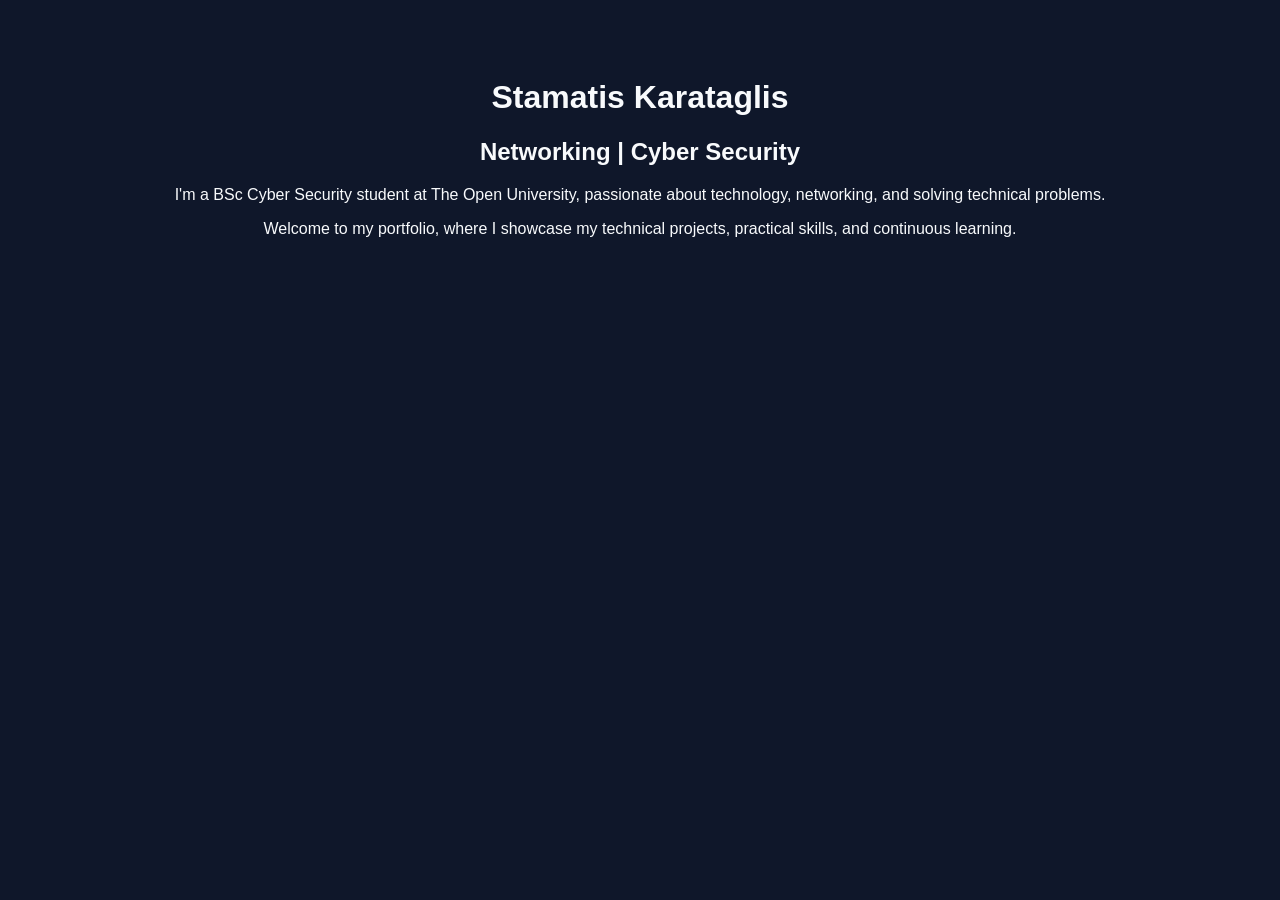
==== index.html @ 49f7c61c "Remove 'IT Support' from the header" ====
<!DOCTYPE html>
<html lang="en">
<head>
    <meta charset="UTF-8">
    <meta name="viewport" content="width=device-width, initial-scale=1.0">
    <title>Stamatis Karataglis | IT & Cyber Security</title>
    <link rel="stylesheet" href="style.css">
</head>
<body>

    <main>
        <h1>Stamatis Karataglis</h1>

        <h2>Networking | Cyber Security</h2>

        <p>
            I'm a BSc Cyber Security student at The Open
            University, passionate about technology,
            networking, and solving technical problems.
        </p>

        <p>
            Welcome to my portfolio, where I showcase
            my technical projects, practical skills,
            and continuous learning.
        </p>
    </main>

</body>
</html>
---- style.css ----
body {
    background-color: #0f172a;
    color: #f8fafc;
    font-family: Arial, sans-serif;
    text-align: center;
    padding: 50px;
}
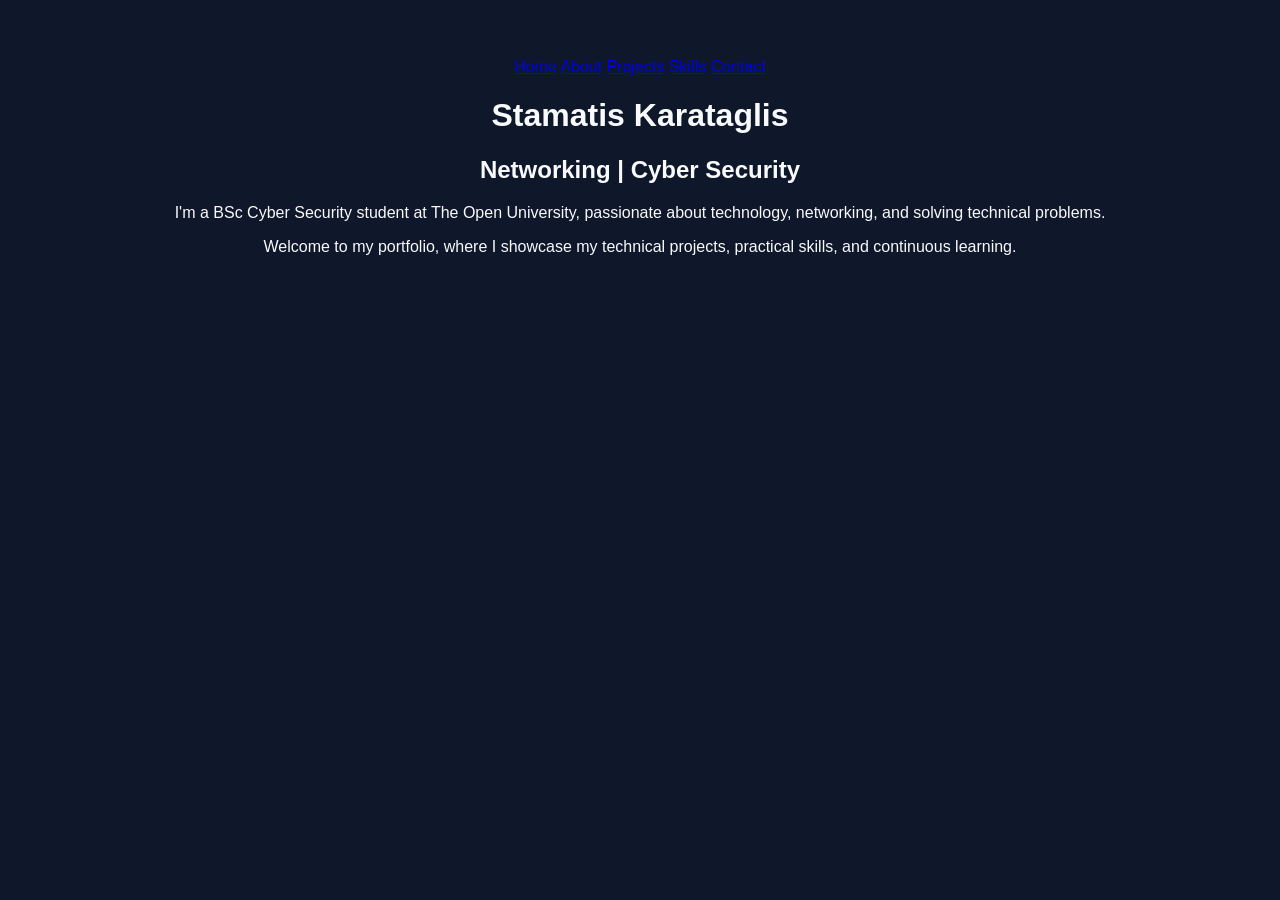
==== commit dcf0662f: "Add header and navigation links to index.html Added a header with navigation links to the index.html" ====
--- a/index.html
+++ b/index.html
@@ -8,8 +8,19 @@
     <link rel="stylesheet" href="style.css">
 </head>
 <body>
+    
+<header>
+    <nav>
+        <a href="#home">Home</a>
+        <a href="#about">About</a>
+        <a href="#projects">Projects</a>
+        <a href="#skills">Skills</a>
+        <a href="#contact">Contact</a>
+    </nav>
+</header>
 
-    <main>
+
+    <main id="home">
         <h1>Stamatis Karataglis</h1>
 
         <h2>Networking | Cyber Security</h2>
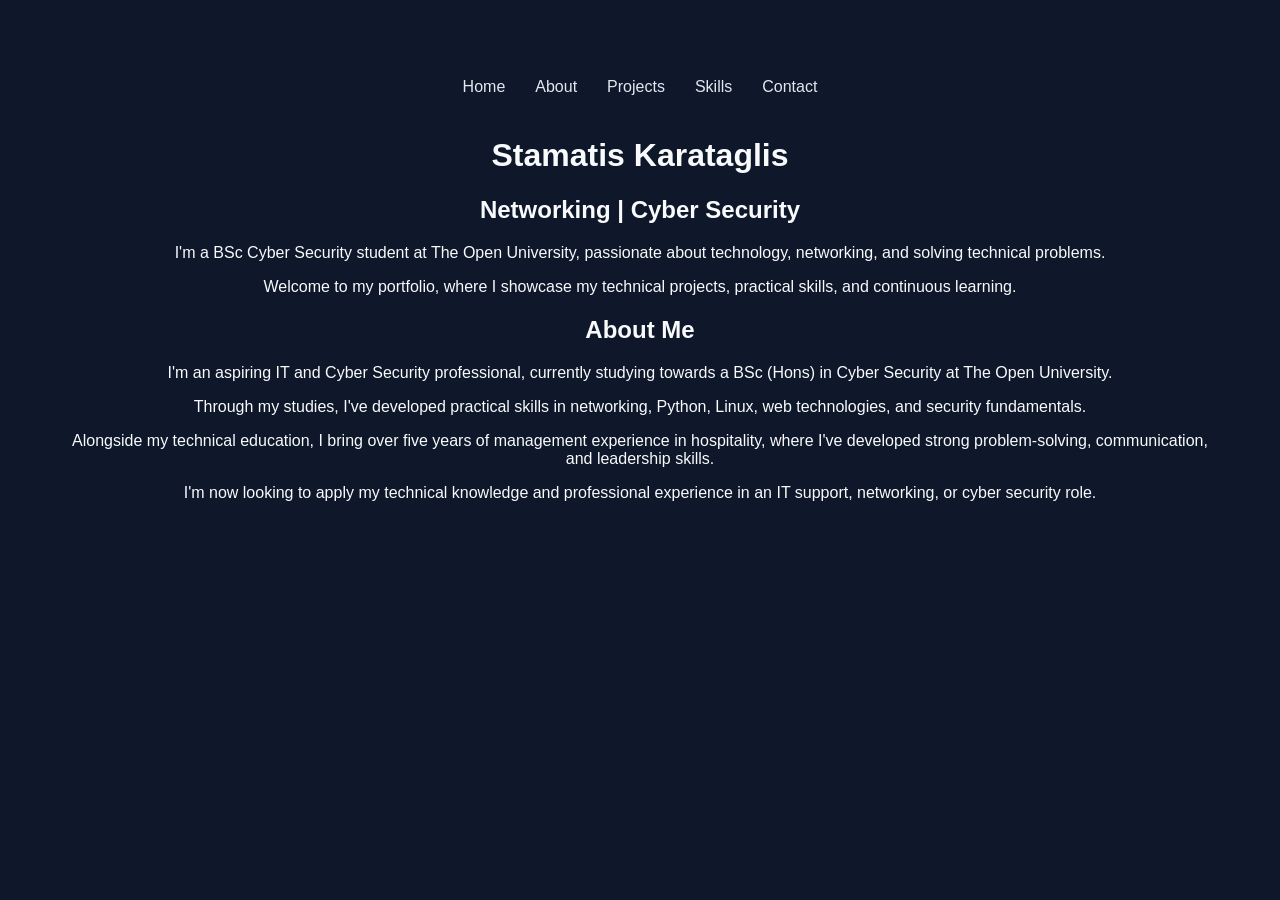
==== commit 418767fb: "Add About Me section to index.html Added 'About Me' section with personal and professional backgroun" ====
--- a/index.html
+++ b/index.html
@@ -37,6 +37,37 @@
             and continuous learning.
         </p>
     </main>
+    
+<section id="about">
+    <h2>About Me</h2>
+
+    <p>
+        I'm an aspiring IT and Cyber Security professional,
+        currently studying towards a BSc (Hons) in Cyber
+        Security at The Open University.
+    </p>
+
+    <p>
+        Through my studies, I've developed practical skills
+        in networking, Python, Linux, web technologies,
+        and security fundamentals.
+    </p>
+
+    <p>
+        Alongside my technical education, I bring over five
+        years of management experience in hospitality,
+        where I've developed strong problem-solving,
+        communication, and leadership skills.
+    </p>
+
+    <p>
+        I'm now looking to apply my technical knowledge
+        and professional experience in an IT support,
+        networking, or cyber security role.
+    </p>
+</section>
+
+    
 
 </body>
 </html>
--- a/style.css
+++ b/style.css
@@ -6,3 +6,24 @@
     text-align: center;
     padding: 50px;
 }
+
+/* Navigation menu */
+
+nav {
+    display: flex;
+    justify-content: center;
+    gap: 30px;
+    padding: 20px;
+}
+
+nav a {
+    color: #e2e8f0;
+    text-decoration: none;
+    font-size: 16px;
+    font-weight: 500;
+    transition: color 0.3s ease;
+}
+
+nav a:hover {
+    color: #2dd4bf;
+}
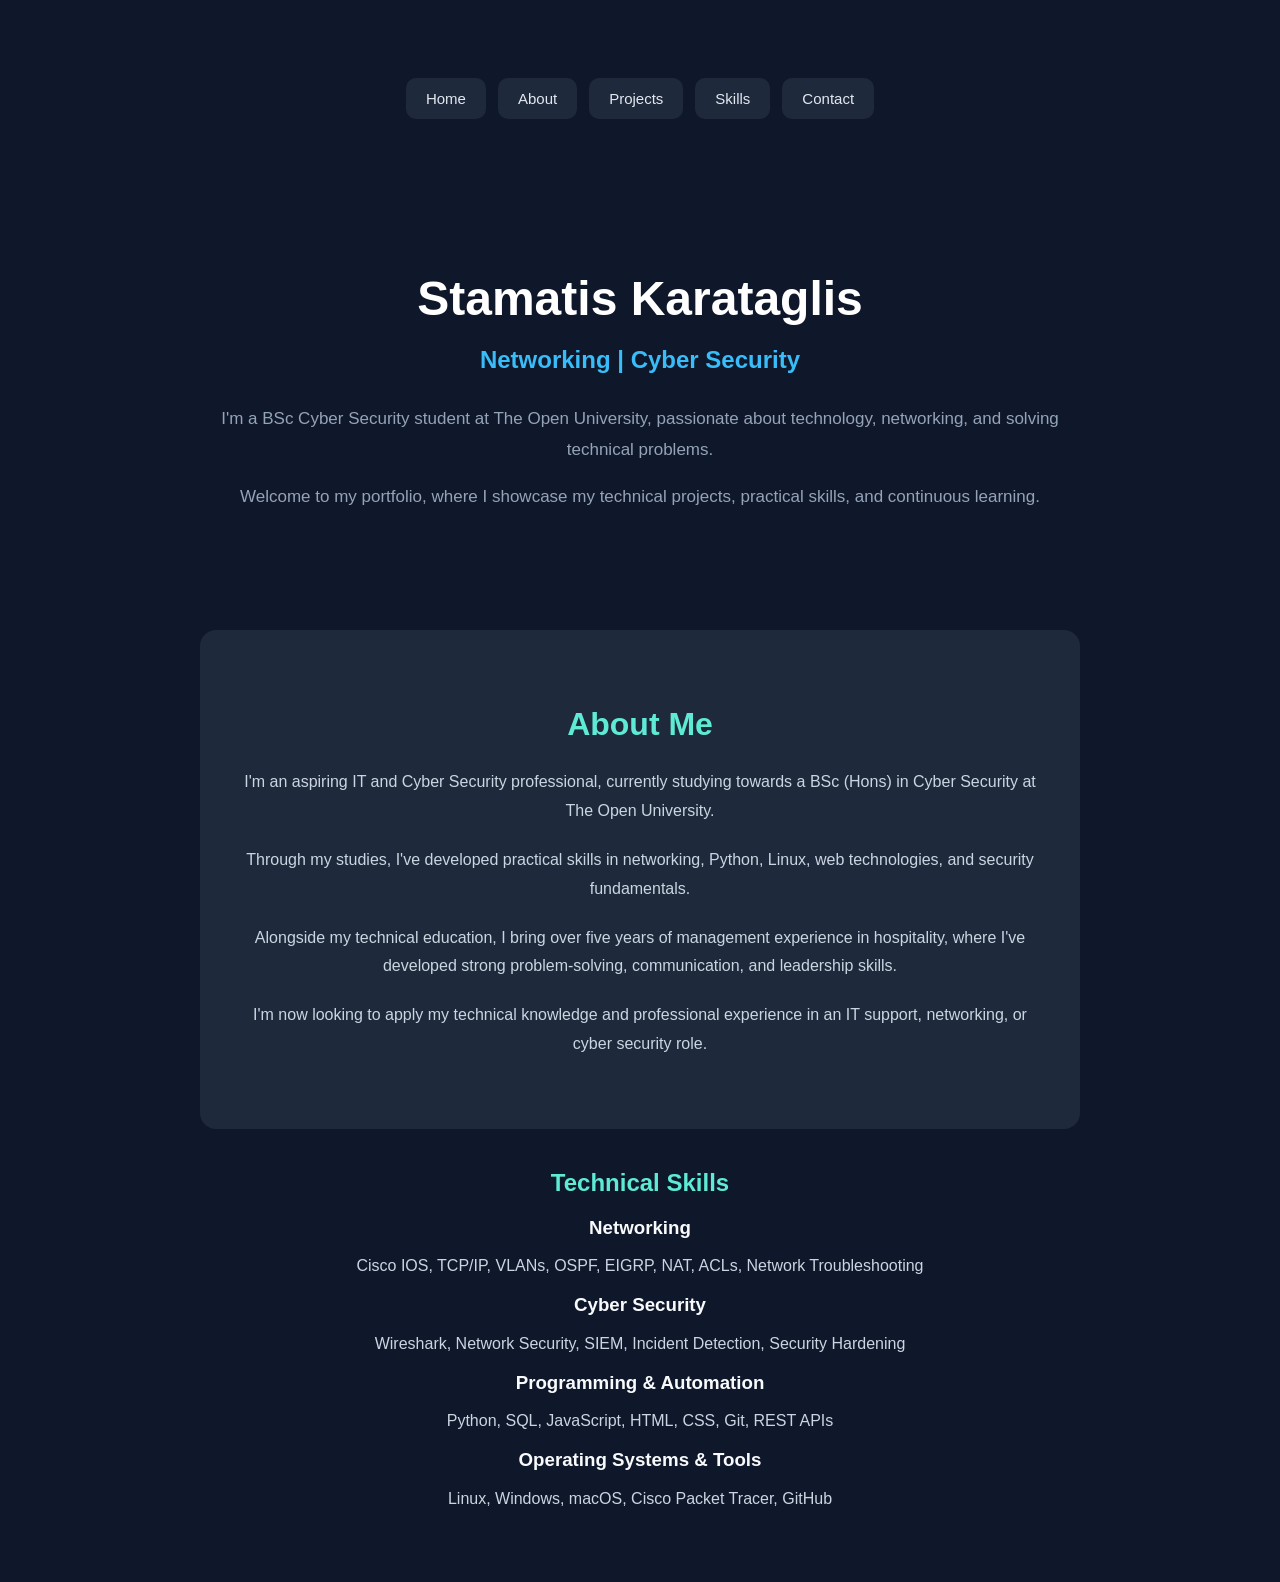
==== commit a8af6e2c: "Add technical skills section to index.html Added a new section for technical skills with categories " ====
--- a/index.html
+++ b/index.html
@@ -66,6 +66,39 @@
         networking, or cyber security role.
     </p>
 </section>
+    
+<section id="skills">
+    <h2>Technical Skills</h2>
+
+    <div class="skills-container">
+
+        <div class="skill-category">
+            <h3>Networking</h3>
+            <p>Cisco IOS, TCP/IP, VLANs, OSPF, EIGRP,
+               NAT, ACLs, Network Troubleshooting</p>
+        </div>
+
+        <div class="skill-category">
+            <h3>Cyber Security</h3>
+            <p>Wireshark, Network Security, SIEM,
+               Incident Detection, Security Hardening</p>
+        </div>
+
+        <div class="skill-category">
+            <h3>Programming & Automation</h3>
+            <p>Python, SQL, JavaScript, HTML, CSS,
+               Git, REST APIs</p>
+        </div>
+
+        <div class="skill-category">
+            <h3>Operating Systems & Tools</h3>
+            <p>Linux, Windows, macOS, Cisco Packet
+               Tracer, GitHub</p>
+        </div>
+
+    </div>
+</section>
+
 
     
 
--- a/style.css
+++ b/style.css
@@ -7,23 +7,134 @@
     padding: 50px;
 }
 
-/* Navigation menu */
+
+/* Navigation */
 
 nav {
     display: flex;
     justify-content: center;
-    gap: 30px;
+    flex-wrap: wrap;
+    gap: 12px;
+    padding: 20px;
+    margin-bottom: 40px;
+}
+
+nav a {
+    display: inline-block;
+    color: #e2e8f0;
+    background-color: #1e293b;
+    text-decoration: none;
+    padding: 12px 20px;
+    border-radius: 10px;
+    font-size: 15px;
+    font-weight: 500;
+    transition: all 0.3s ease;
+}
+
+nav a:hover,
+nav a:focus-visible {
+    background-color: #134e4a;
+    color: #5eead4;
+    transform: translateY(-2px);
+}
+
+/* Main introduction */
+
+main {
+    padding: 60px 20px;
+    max-width: 900px;
+    margin: 0 auto;
+}
+
+main h1 {
+    font-size: 48px;
+    color: #ffffff;
+    margin-bottom: 15px;
+}
+
+main h2 {
+    font-size: 24px;
+    color: #2dd4bf;
+    margin-bottom: 30px;
+}
+
+main p {
+    color: #94a3b8;
+    font-size: 17px;
+    line-height: 1.8;
+}
+
+/* About Me section */
+
+#about {
+    background-color: #1e293b;
+    padding: 50px 40px;
+    border-radius: 16px;
+    max-width: 800px;
+    margin: 40px auto;
+}
+
+#about h2 {
+    font-size: 32px;
+    color: #5eead4;
+    margin-bottom: 25px;
+}
+
+#about p {
+    color: #cbd5e1;
+    font-size: 16px;
+    line-height: 1.8;
+    margin-bottom: 20px;
+}
+
+/* Colour hierarchy */
+
+/* Main name */
+main h1 {
+    color: #ffffff;
+}
+
+/* Professional headline */
+main h2 {
+    color: #38bdf8;
+}
+
+/* Section headings */
+section h2 {
+    color: #5eead4;
+}
+
+/* Paragraphs */
+section p {
+    color: #cbd5e1;
+}
+
+/* Projects section */
+#projects {
+    max-width: 900px;
+    margin: 60px auto;
     padding: 20px;
 }
 
-nav a {
-    color: #e2e8f0;
-    text-decoration: none;
-    font-size: 16px;
-    font-weight: 500;
-    transition: color 0.3s ease;
+/* Individual project cards */
+.project-card {
+    background-color: #1e293b;
+    border: 1px solid #334155;
+    border-radius: 12px;
+    padding: 25px;
+    margin: 20px 0;
+    text-align: left;
 }
 
-nav a:hover {
-    color: #2dd4bf;
+/* Project titles */
+.project-card h3 {
+    color: #ffffff;
+    font-size: 22px;
 }
+
+/* Technology labels */
+.project-card span {
+    color: #38bdf8;
+    font-size: 14px;
+    font-weight: 600;
+}
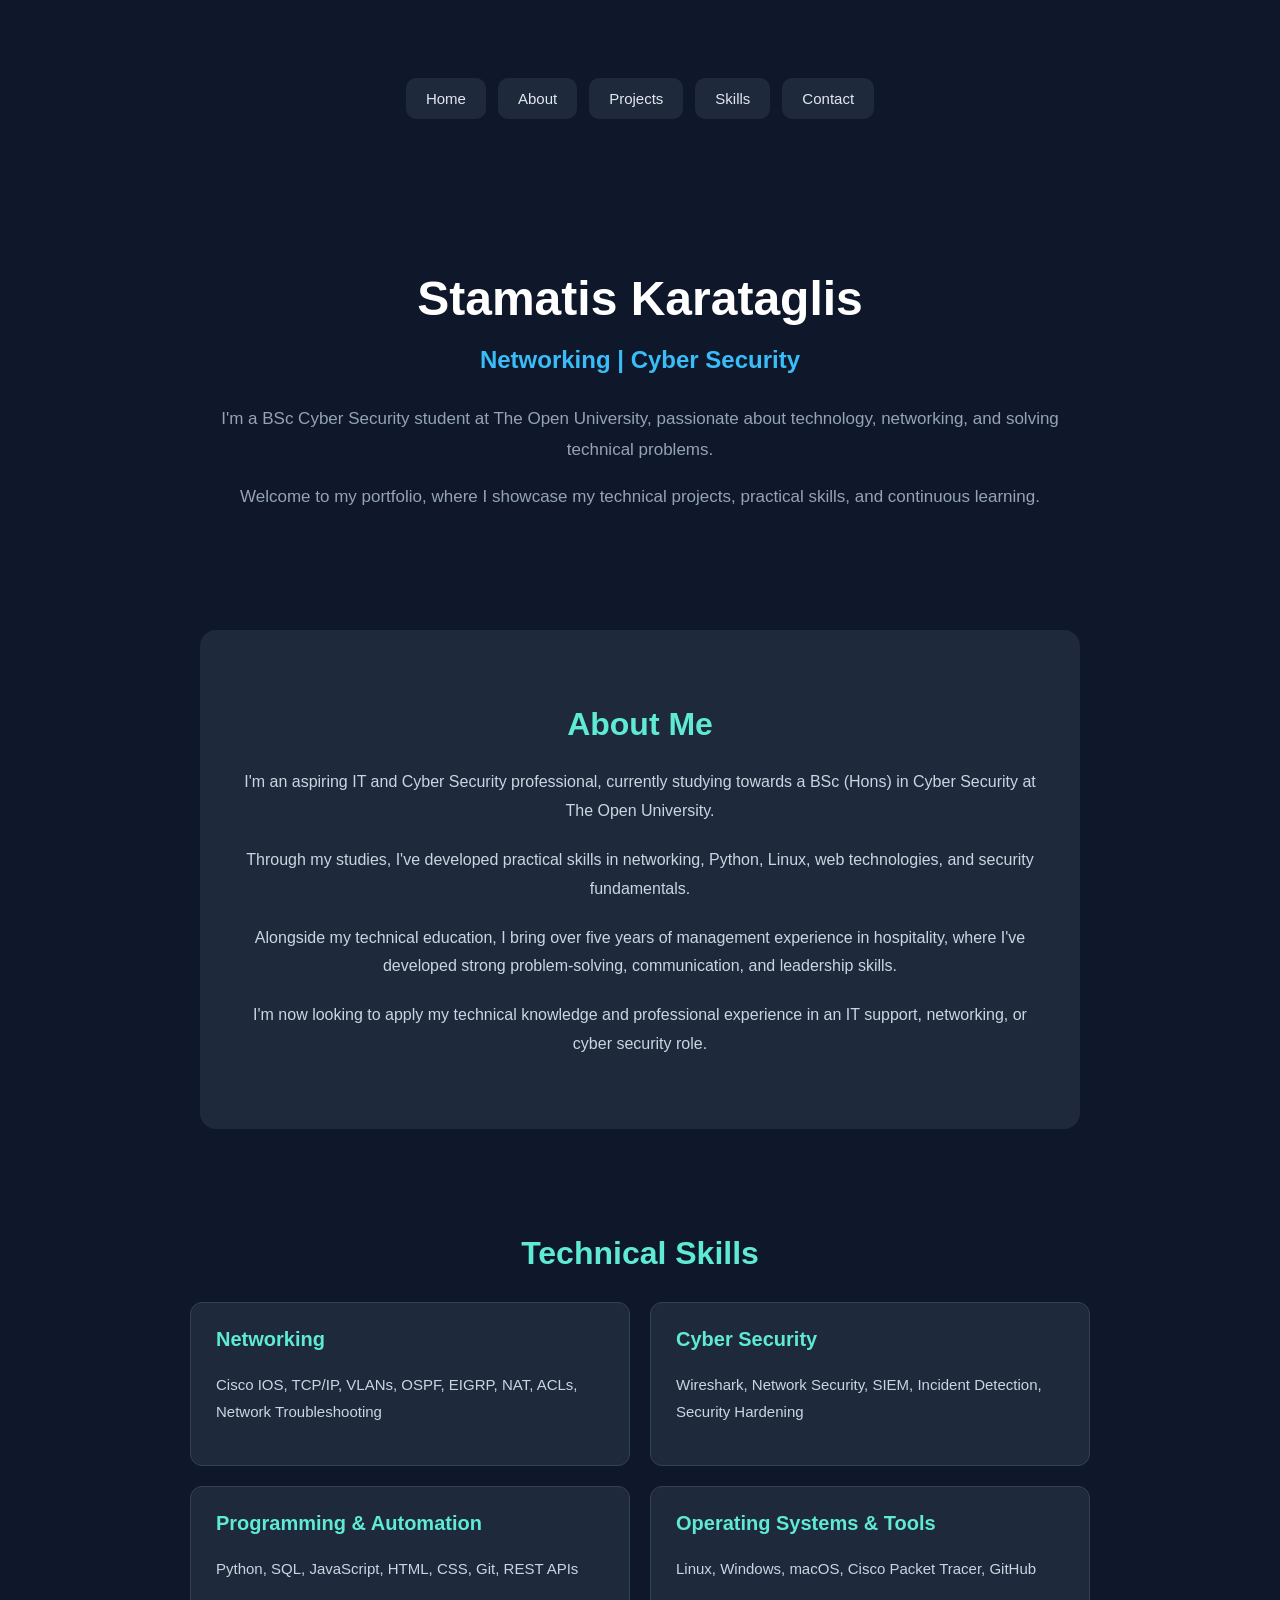
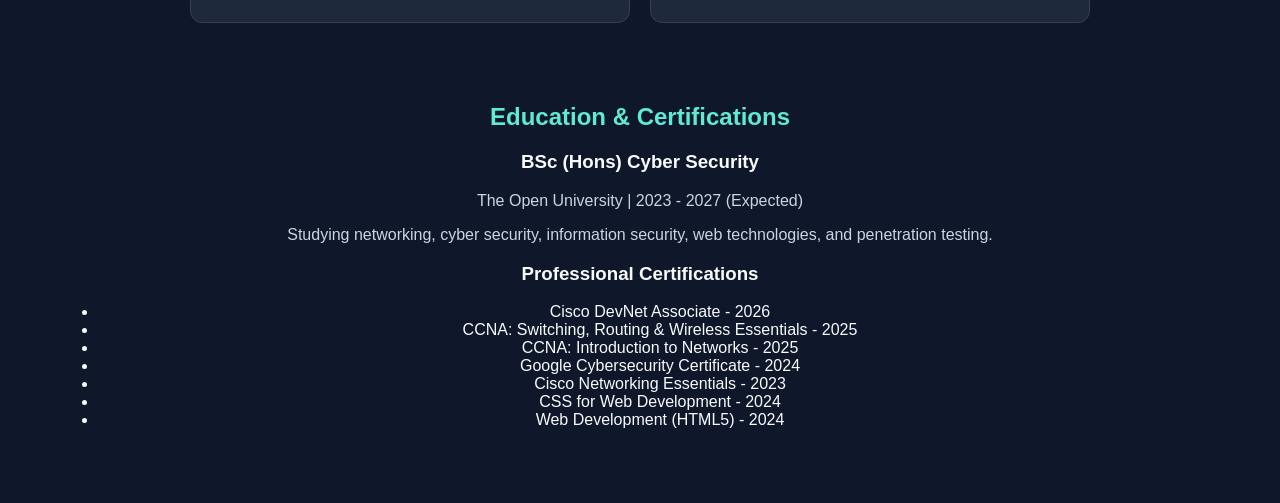
==== commit 73873aca: "Add education and certifications section to index.html Added education and certifications section wi" ====
--- a/index.html
+++ b/index.html
@@ -98,9 +98,36 @@
 
     </div>
 </section>
+    
+<section id="education">
+    <h2>Education & Certifications</h2>
 
+    <div class="education-card">
+        <h3>BSc (Hons) Cyber Security</h3>
+        <p>The Open University | 2023 - 2027 (Expected)</p>
+        <p>
+            Studying networking, cyber security,
+            information security, web technologies,
+            and penetration testing.
+        </p>
+    </div>
 
-    
+    <div class="education-card">
+        <h3>Professional Certifications</h3>
+
+        <ul>
+            <li>Cisco DevNet Associate - 2026</li>
+            <li>CCNA: Switching, Routing & Wireless
+                Essentials - 2025</li>
+            <li>CCNA: Introduction to Networks - 2025</li>
+            <li>Google Cybersecurity Certificate - 2024</li>
+            <li>Cisco Networking Essentials - 2023</li>
+            <li>CSS for Web Development - 2024</li>
+            <li>Web Development (HTML5) - 2024</li>
+        </ul>
+    </div>
+</section>
+
 
 </body>
 </html>
--- a/style.css
+++ b/style.css
@@ -138,3 +138,51 @@
     font-size: 14px;
     font-weight: 600;
 }
+
+/* Technical Skills section */
+
+#skills {
+    max-width: 900px;
+    margin: 60px auto;
+    padding: 20px;
+}
+
+#skills h2 {
+    color: #5eead4;
+    font-size: 32px;
+    margin-bottom: 30px;
+}
+
+.skills-container {
+    display: grid;
+    grid-template-columns: repeat(2, 1fr);
+    gap: 20px;
+}
+
+.skill-category {
+    background-color: #1e293b;
+    border: 1px solid #334155;
+    border-radius: 12px;
+    padding: 25px;
+    text-align: left;
+}
+
+.skill-category h3 {
+    color: #5eead4;
+    font-size: 20px;
+    margin-top: 0;
+}
+
+.skill-category p {
+    color: #cbd5e1;
+    font-size: 15px;
+    line-height: 1.8;
+}
+
+/* Mobile-friendly layout */
+
+@media (max-width: 600px) {
+    .skills-container {
+        grid-template-columns: 1fr;
+    }
+}
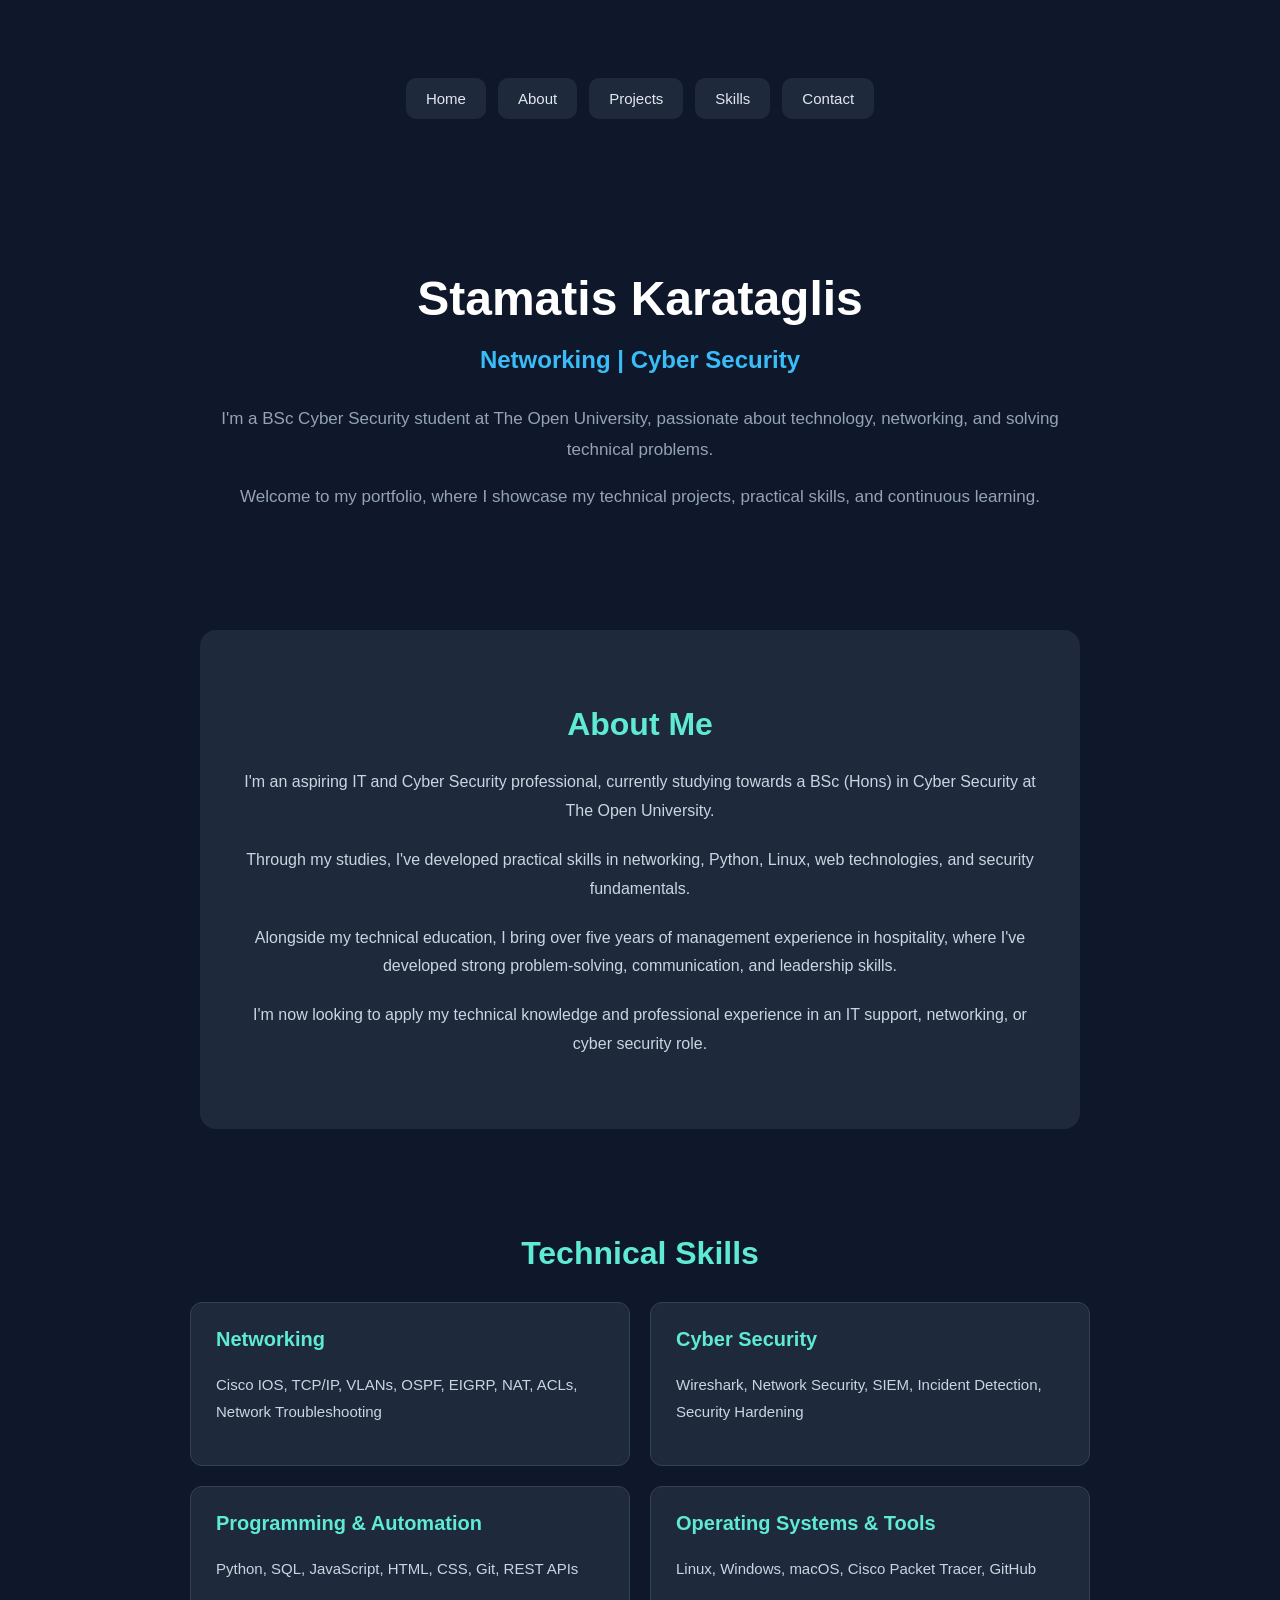
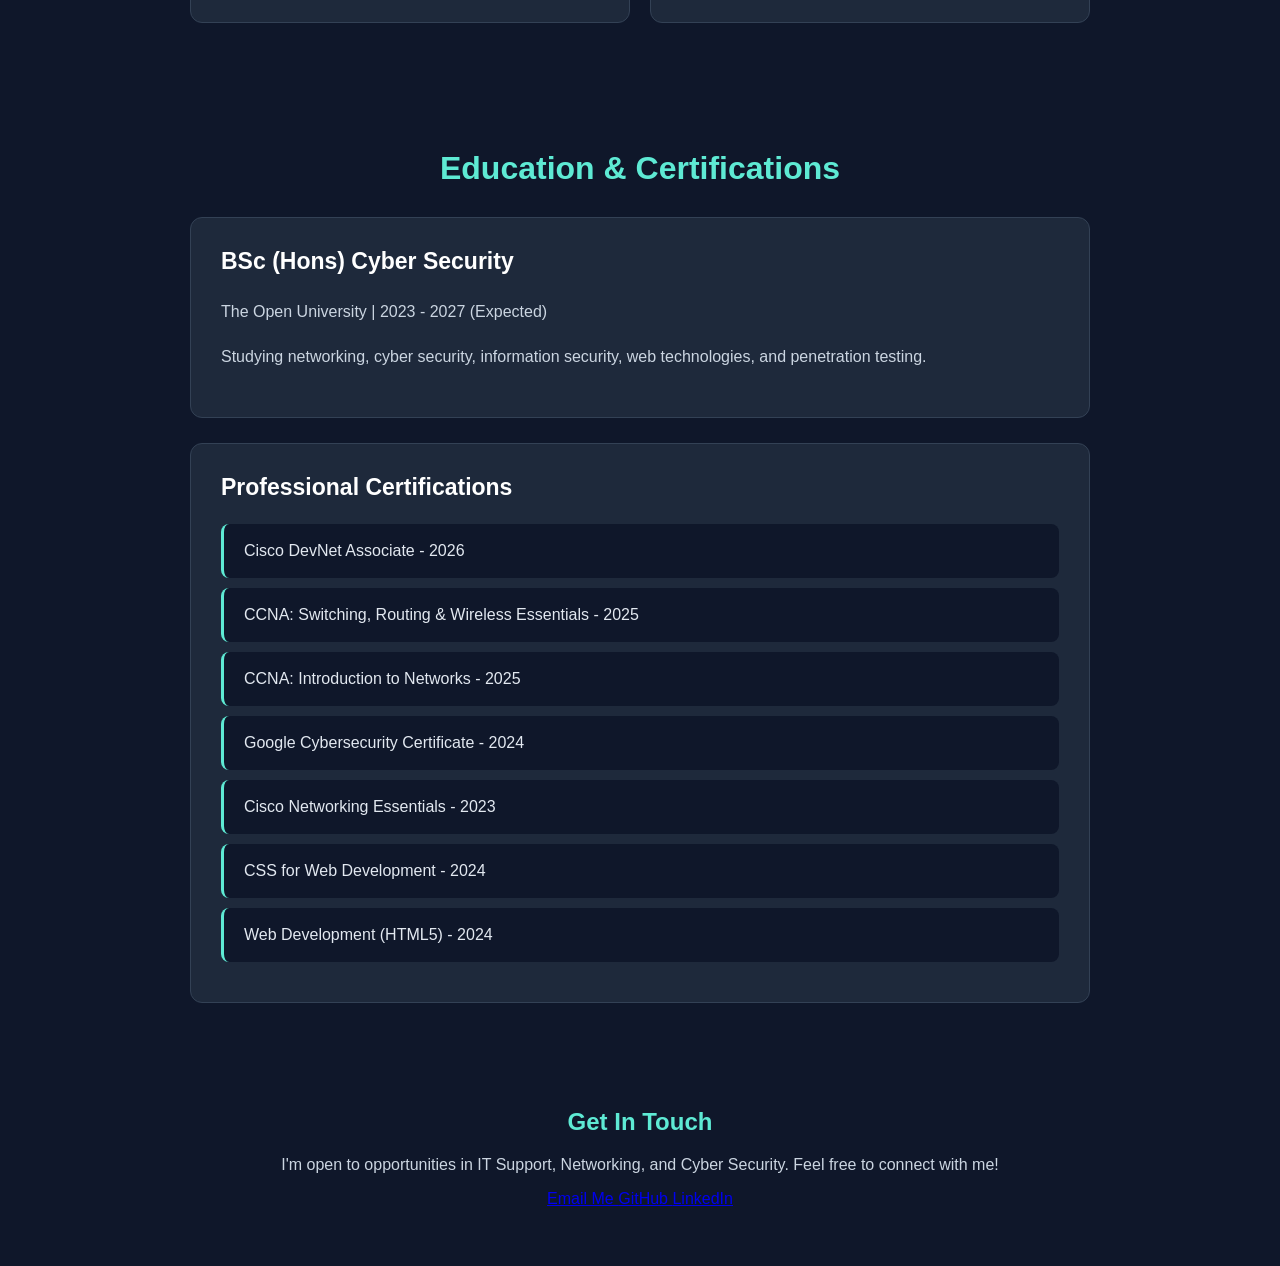
==== commit 50770b46: "Add contact section with social links Added a contact section with links to email, GitHub, and Linke" ====
--- a/index.html
+++ b/index.html
@@ -127,6 +127,33 @@
         </ul>
     </div>
 </section>
+    
+<section id="contact">
+    <h2>Get In Touch</h2>
+
+    <p>
+        I'm open to opportunities in IT Support,
+        Networking, and Cyber Security.
+        Feel free to connect with me!
+    </p>
+
+    <div class="contact-links">
+        <a href="mailto:stamatioskarataglis@icloud.com">
+            Email Me
+        </a>
+
+        <a href="https://github.com/skarat05"
+           target="_blank" rel="noopener noreferrer">
+            GitHub
+        </a>
+
+        <a href="https://www.linkedin.com/in/stamatis-karataglis"
+           target="_blank" rel="noopener noreferrer">
+            LinkedIn
+        </a>
+    </div>
+</section>
+
 
 
 </body>
--- a/style.css
+++ b/style.css
@@ -186,3 +186,53 @@
         grid-template-columns: 1fr;
     }
 }
+
+/* Education and Certifications */
+
+#education {
+    max-width: 900px;
+    margin: 60px auto;
+    padding: 20px;
+}
+
+#education h2 {
+    color: #5eead4;
+    font-size: 32px;
+    margin-bottom: 30px;
+}
+
+.education-card {
+    background-color: #1e293b;
+    border: 1px solid #334155;
+    border-radius: 12px;
+    padding: 30px;
+    margin-bottom: 25px;
+    text-align: left;
+}
+
+.education-card h3 {
+    color: #ffffff;
+    font-size: 23px;
+    margin-top: 0;
+}
+
+.education-card p {
+    color: #cbd5e1;
+    line-height: 1.8;
+}
+
+.education-card ul {
+    list-style: none;
+    padding: 0;
+    margin: 20px 0 0;
+}
+
+.education-card li {
+    background-color: #0f172a;
+    color: #e2e8f0;
+    padding: 15px 20px;
+    margin-bottom: 10px;
+    border-radius: 8px;
+    border-left: 3px solid #5eead4;
+    line-height: 1.5;
+}
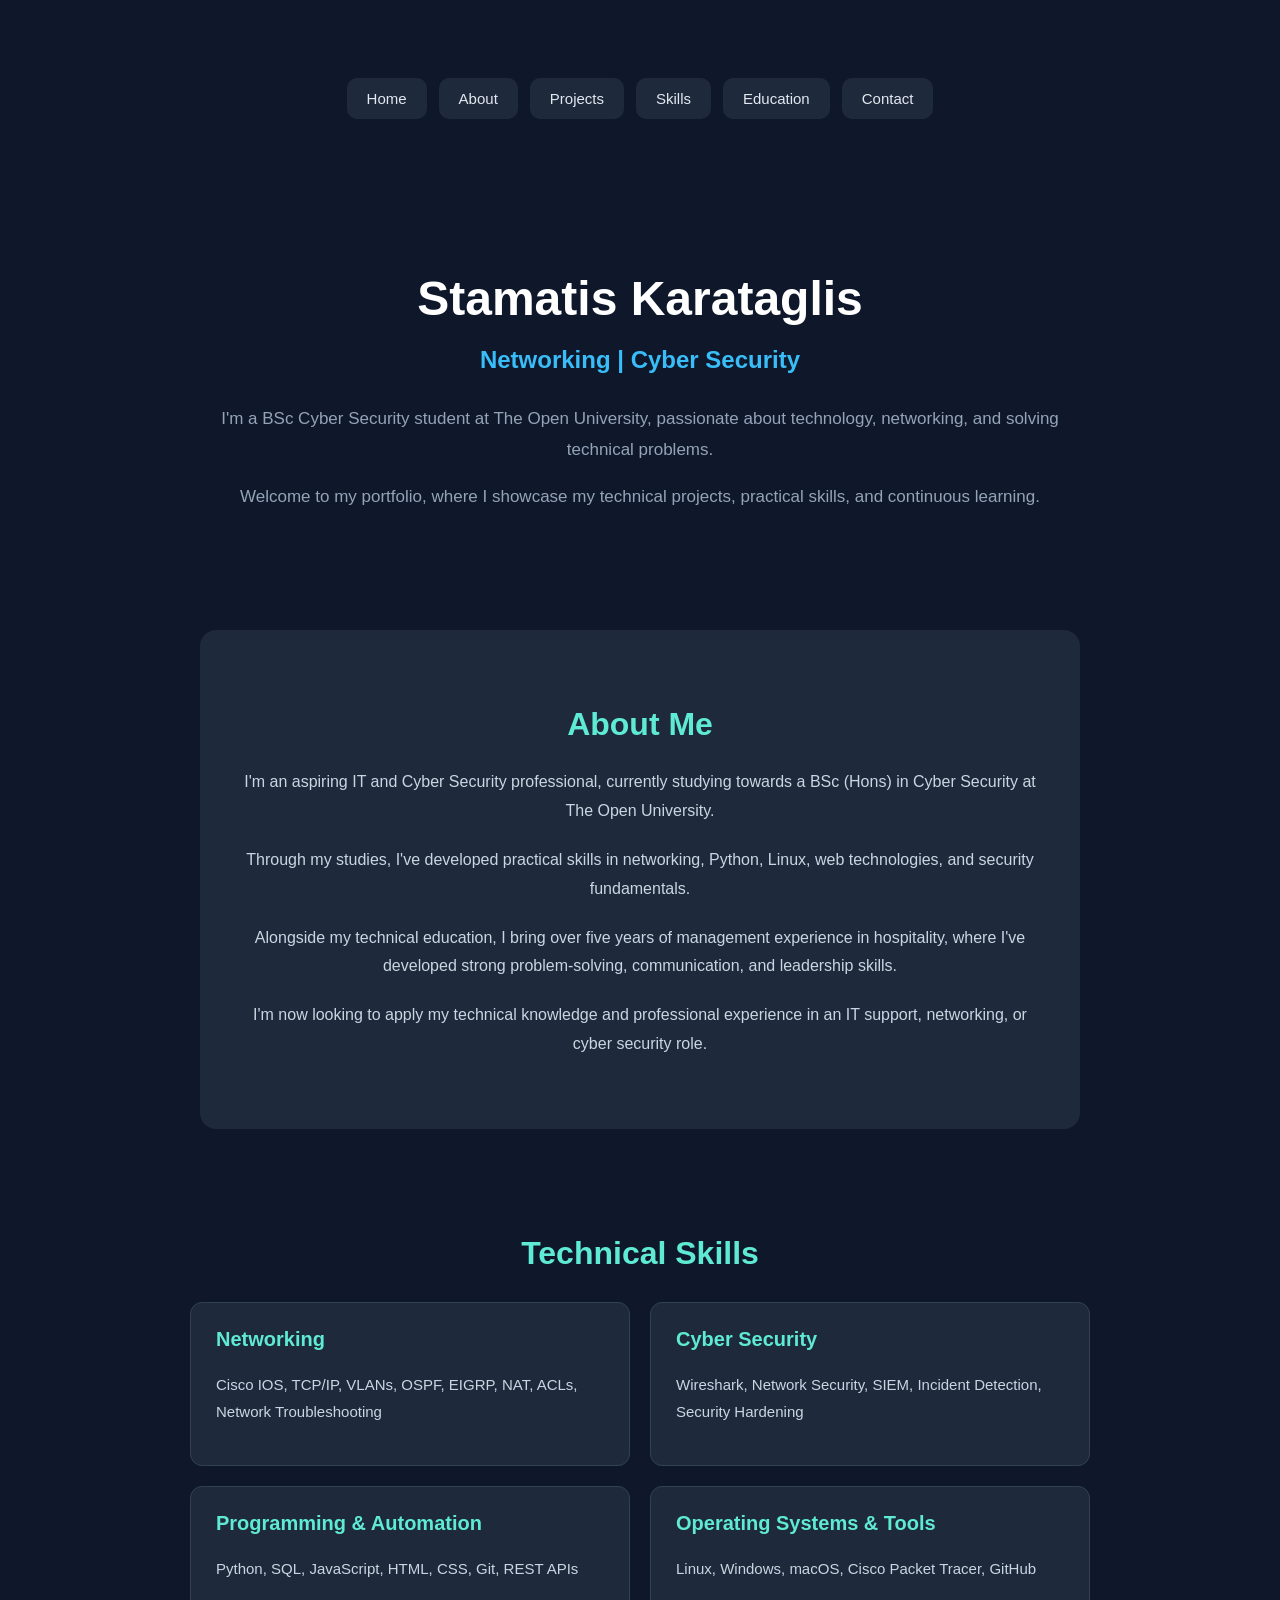
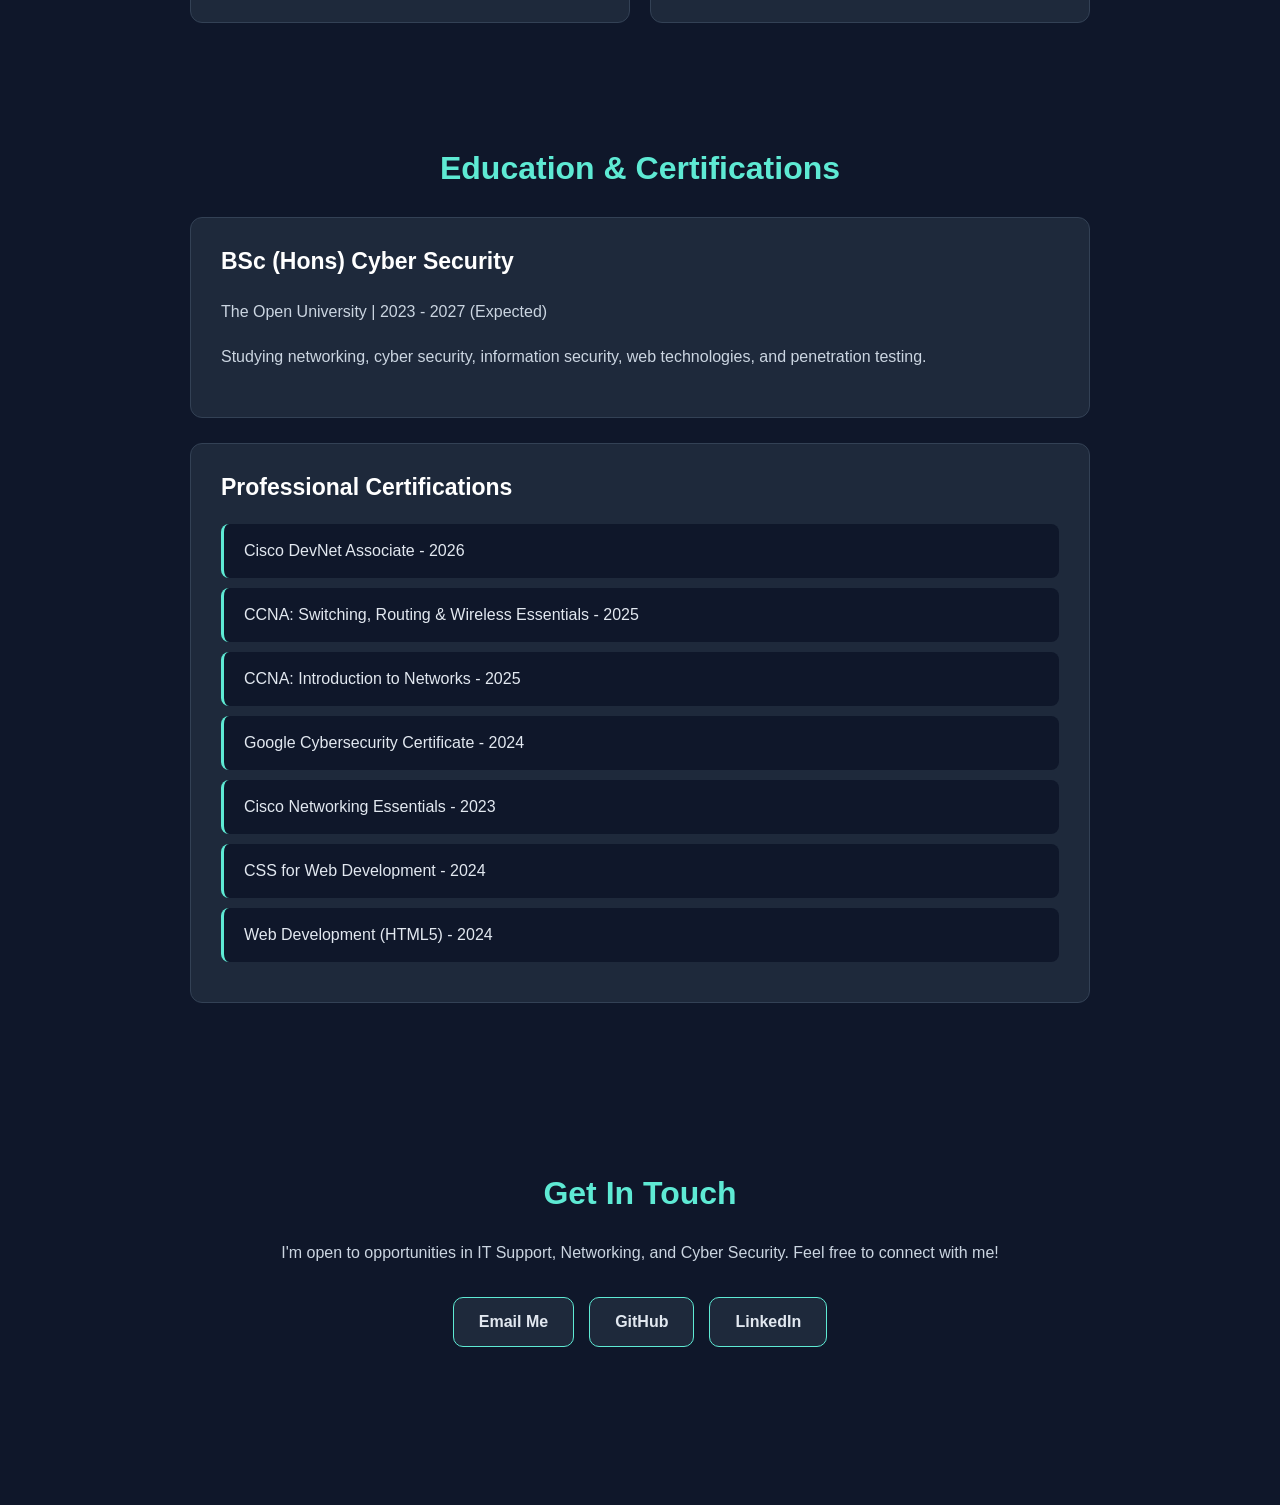
==== commit 73176676: "Add Education link to navigation" ====
--- a/index.html
+++ b/index.html
@@ -15,6 +15,7 @@
         <a href="#about">About</a>
         <a href="#projects">Projects</a>
         <a href="#skills">Skills</a>
+        <a href="#education">Education</a>
         <a href="#contact">Contact</a>
     </nav>
 </header>
--- a/style.css
+++ b/style.css
@@ -236,3 +236,47 @@
     border-left: 3px solid #5eead4;
     line-height: 1.5;
 }
+
+/* Contact section */
+
+#contact {
+    max-width: 900px;
+    margin: 60px auto;
+    padding: 40px 20px;
+}
+
+#contact h2 {
+    color: #5eead4;
+    font-size: 32px;
+}
+
+#contact p {
+    color: #cbd5e1;
+    line-height: 1.8;
+    margin-bottom: 30px;
+}
+
+.contact-links {
+    display: flex;
+    justify-content: center;
+    flex-wrap: wrap;
+    gap: 15px;
+}
+
+.contact-links a {
+    display: inline-block;
+    background-color: #1e293b;
+    color: #e2e8f0;
+    border: 1px solid #5eead4;
+    border-radius: 10px;
+    padding: 15px 25px;
+    text-decoration: none;
+    font-weight: 600;
+    transition: all 0.3s ease;
+}
+
+.contact-links a:hover {
+    background-color: #134e4a;
+    color: #5eead4;
+    transform: translateY(-3px);
+}
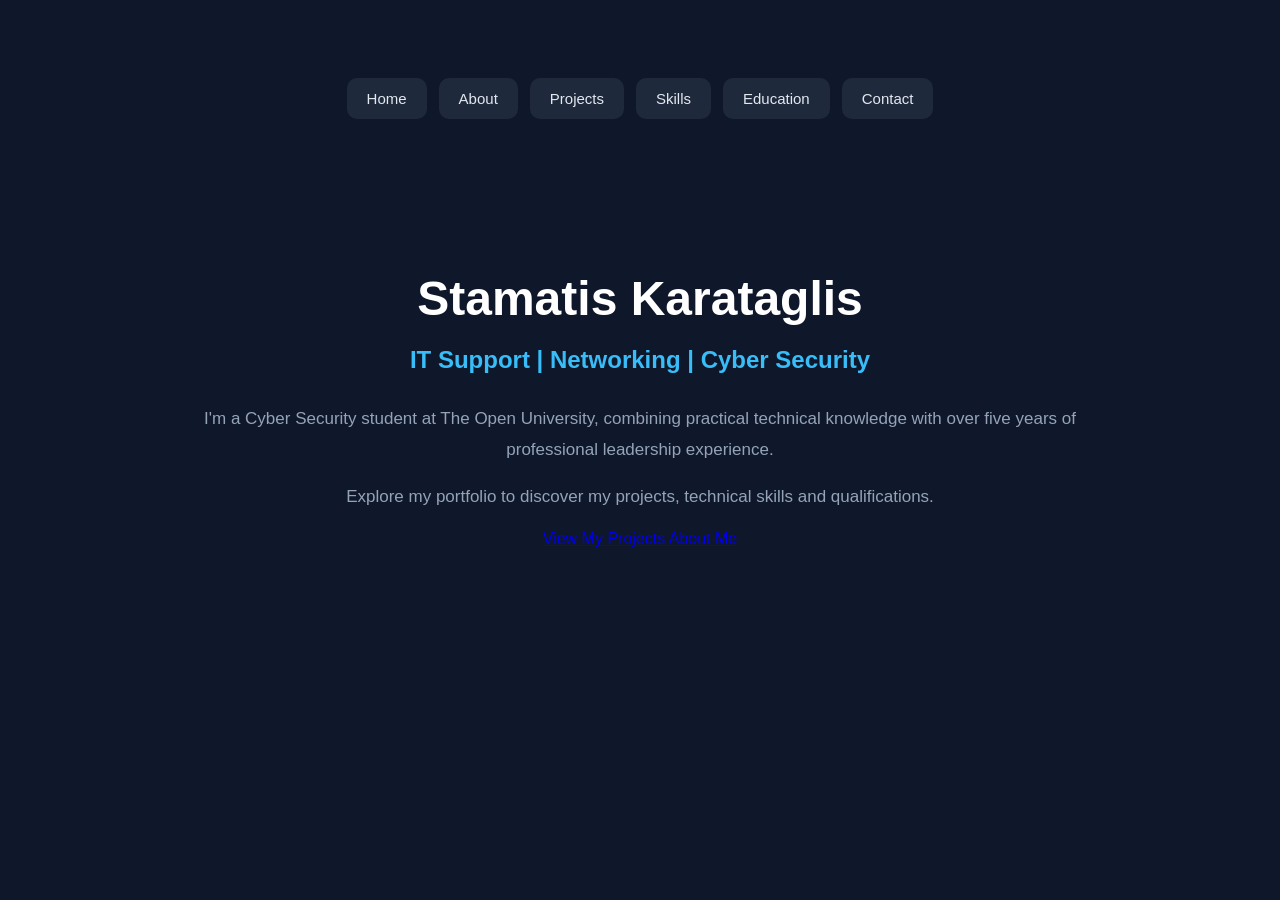
==== commit 534a04b7: "Revise header links and update personal description Updated navigation links and content in index.ht" ====
--- a/index.html
+++ b/index.html
@@ -8,154 +8,45 @@
     <link rel="stylesheet" href="style.css">
 </head>
 <body>
-    
-<header>
-    <nav>
-        <a href="#home">Home</a>
-        <a href="#about">About</a>
-        <a href="#projects">Projects</a>
-        <a href="#skills">Skills</a>
-        <a href="#education">Education</a>
-        <a href="#contact">Contact</a>
-    </nav>
-</header>
 
+    <header>
+        <nav>
+            <a href="index.html">Home</a>
+            <a href="about.html">About</a>
+            <a href="projects.html">Projects</a>
+            <a href="skills.html">Skills</a>
+            <a href="education.html">Education</a>
+            <a href="contact.html">Contact</a>
+        </nav>
+    </header>
 
     <main id="home">
         <h1>Stamatis Karataglis</h1>
 
-        <h2>Networking | Cyber Security</h2>
+        <h2>IT Support | Networking | Cyber Security</h2>
 
         <p>
-            I'm a BSc Cyber Security student at The Open
-            University, passionate about technology,
-            networking, and solving technical problems.
+            I'm a Cyber Security student at The Open
+            University, combining practical technical
+            knowledge with over five years of
+            professional leadership experience.
         </p>
 
         <p>
-            Welcome to my portfolio, where I showcase
-            my technical projects, practical skills,
-            and continuous learning.
+            Explore my portfolio to discover my projects,
+            technical skills and qualifications.
         </p>
+
+        <div class="home-buttons">
+            <a href="projects.html" class="primary-button">
+                View My Projects
+            </a>
+
+            <a href="about.html" class="secondary-button">
+                About Me
+            </a>
+        </div>
     </main>
-    
-<section id="about">
-    <h2>About Me</h2>
-
-    <p>
-        I'm an aspiring IT and Cyber Security professional,
-        currently studying towards a BSc (Hons) in Cyber
-        Security at The Open University.
-    </p>
-
-    <p>
-        Through my studies, I've developed practical skills
-        in networking, Python, Linux, web technologies,
-        and security fundamentals.
-    </p>
-
-    <p>
-        Alongside my technical education, I bring over five
-        years of management experience in hospitality,
-        where I've developed strong problem-solving,
-        communication, and leadership skills.
-    </p>
-
-    <p>
-        I'm now looking to apply my technical knowledge
-        and professional experience in an IT support,
-        networking, or cyber security role.
-    </p>
-</section>
-    
-<section id="skills">
-    <h2>Technical Skills</h2>
-
-    <div class="skills-container">
-
-        <div class="skill-category">
-            <h3>Networking</h3>
-            <p>Cisco IOS, TCP/IP, VLANs, OSPF, EIGRP,
-               NAT, ACLs, Network Troubleshooting</p>
-        </div>
-
-        <div class="skill-category">
-            <h3>Cyber Security</h3>
-            <p>Wireshark, Network Security, SIEM,
-               Incident Detection, Security Hardening</p>
-        </div>
-
-        <div class="skill-category">
-            <h3>Programming & Automation</h3>
-            <p>Python, SQL, JavaScript, HTML, CSS,
-               Git, REST APIs</p>
-        </div>
-
-        <div class="skill-category">
-            <h3>Operating Systems & Tools</h3>
-            <p>Linux, Windows, macOS, Cisco Packet
-               Tracer, GitHub</p>
-        </div>
-
-    </div>
-</section>
-    
-<section id="education">
-    <h2>Education & Certifications</h2>
-
-    <div class="education-card">
-        <h3>BSc (Hons) Cyber Security</h3>
-        <p>The Open University | 2023 - 2027 (Expected)</p>
-        <p>
-            Studying networking, cyber security,
-            information security, web technologies,
-            and penetration testing.
-        </p>
-    </div>
-
-    <div class="education-card">
-        <h3>Professional Certifications</h3>
-
-        <ul>
-            <li>Cisco DevNet Associate - 2026</li>
-            <li>CCNA: Switching, Routing & Wireless
-                Essentials - 2025</li>
-            <li>CCNA: Introduction to Networks - 2025</li>
-            <li>Google Cybersecurity Certificate - 2024</li>
-            <li>Cisco Networking Essentials - 2023</li>
-            <li>CSS for Web Development - 2024</li>
-            <li>Web Development (HTML5) - 2024</li>
-        </ul>
-    </div>
-</section>
-    
-<section id="contact">
-    <h2>Get In Touch</h2>
-
-    <p>
-        I'm open to opportunities in IT Support,
-        Networking, and Cyber Security.
-        Feel free to connect with me!
-    </p>
-
-    <div class="contact-links">
-        <a href="mailto:stamatioskarataglis@icloud.com">
-            Email Me
-        </a>
-
-        <a href="https://github.com/skarat05"
-           target="_blank" rel="noopener noreferrer">
-            GitHub
-        </a>
-
-        <a href="https://www.linkedin.com/in/stamatis-karataglis"
-           target="_blank" rel="noopener noreferrer">
-            LinkedIn
-        </a>
-    </div>
-</section>
-
-
 
 </body>
 </html>
